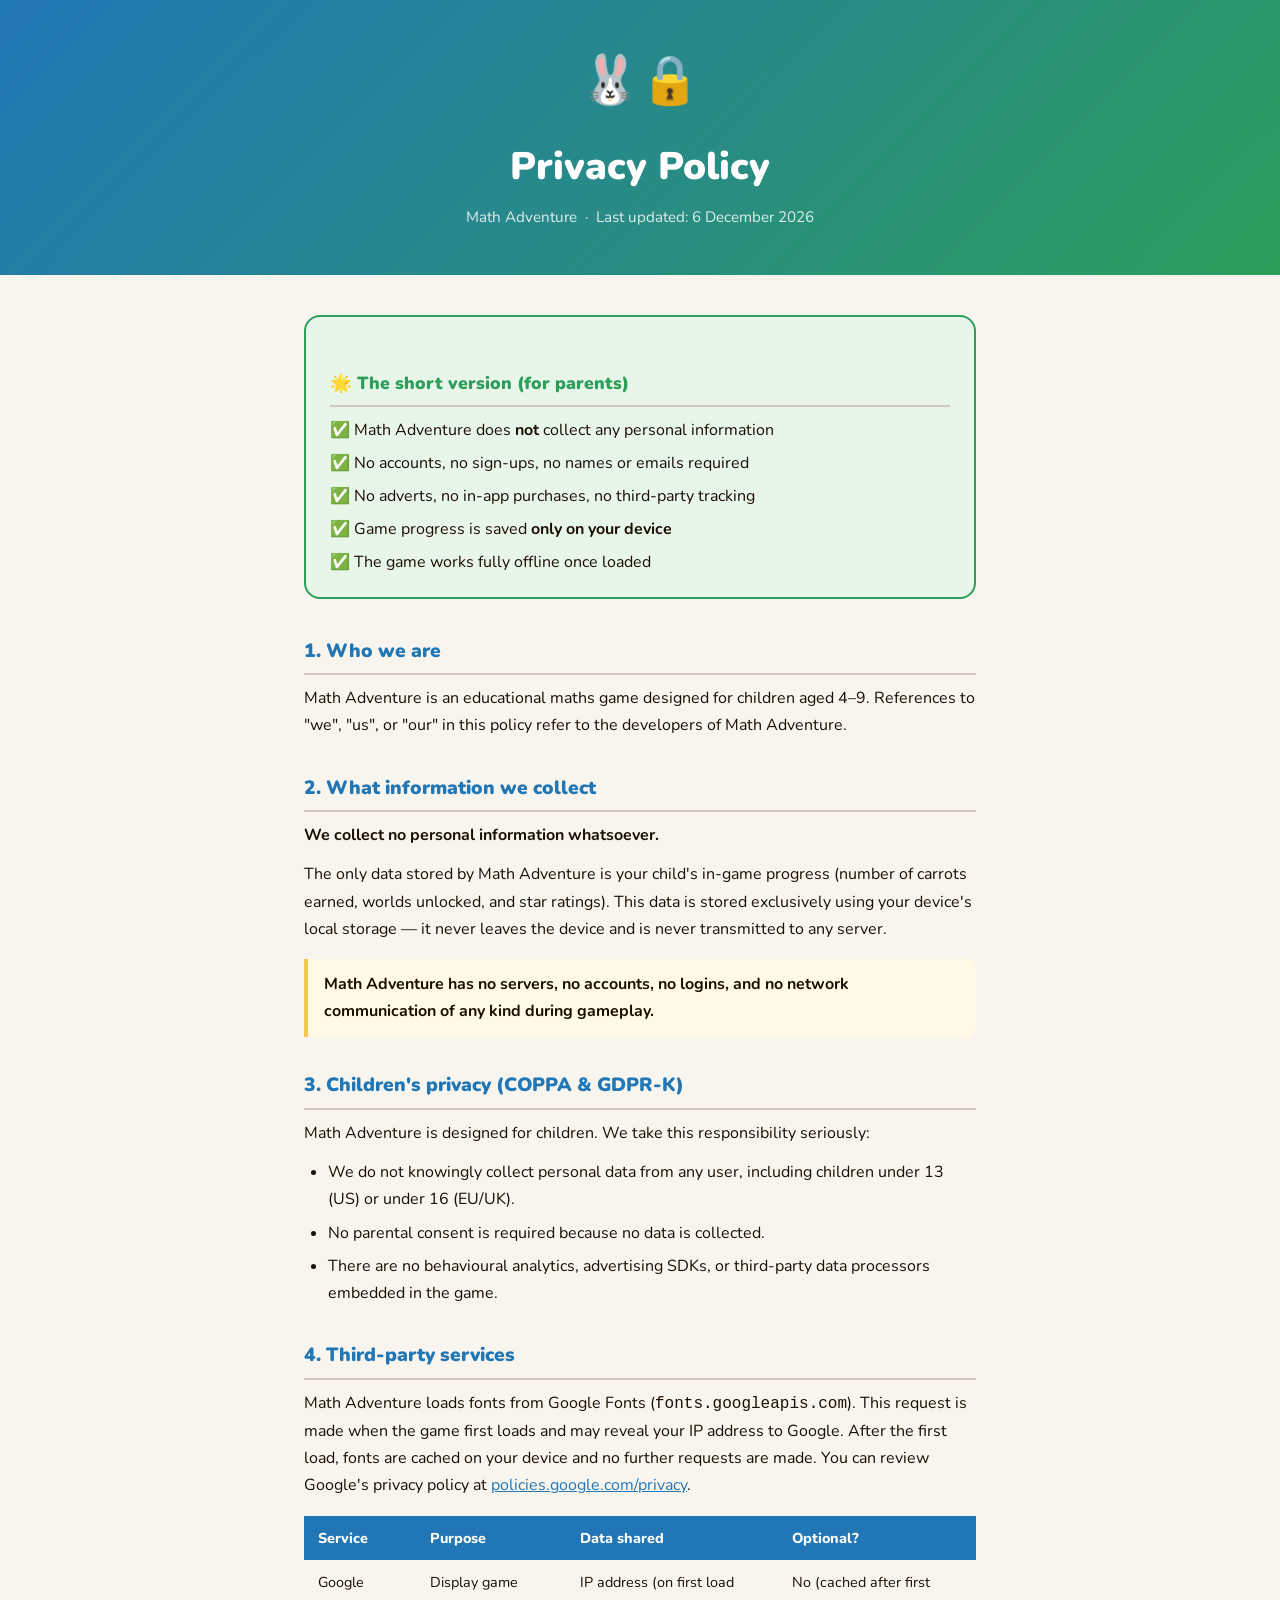
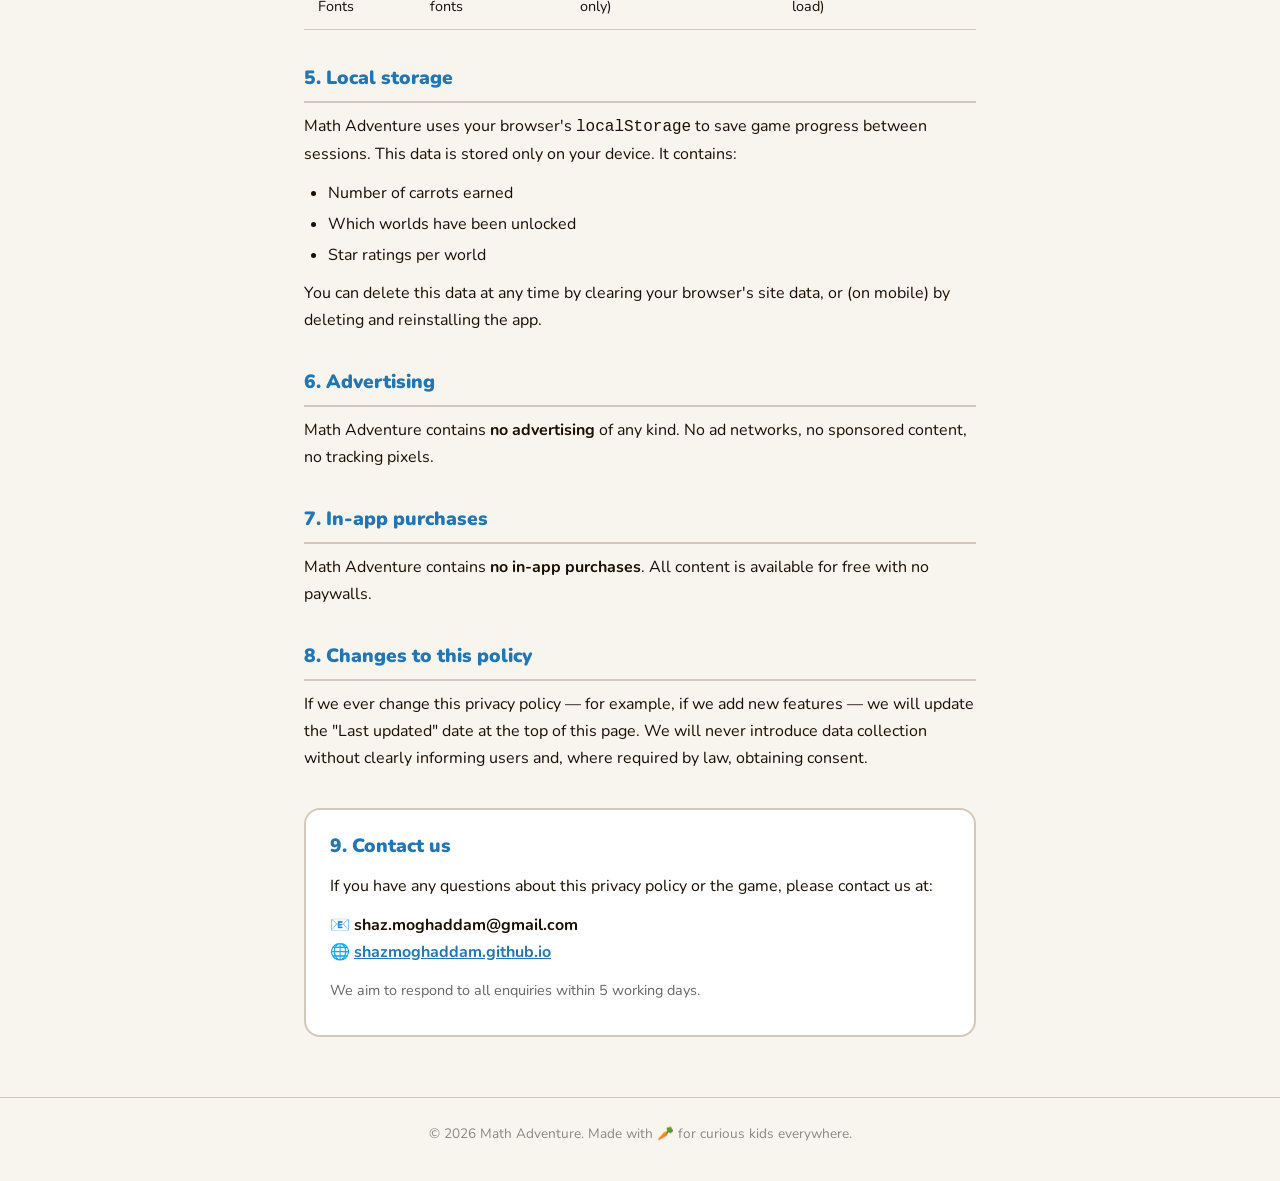
==== privacy-policy.html @ ae3f3334 "Add files via upload" ====
<!DOCTYPE html>
<html lang="en">
<head>
  <meta charset="UTF-8"/>
  <meta name="viewport" content="width=device-width, initial-scale=1.0"/>
  <title>Privacy Policy – Math Adventure</title>
  <link rel="preconnect" href="https://fonts.googleapis.com"/>
  <link rel="preconnect" href="https://fonts.gstatic.com" crossorigin/>
  <link href="https://fonts.googleapis.com/css2?family=Nunito:wght@400;700;800;900&display=swap" rel="stylesheet"/>
  <style>
    *, *::before, *::after { box-sizing: border-box; margin: 0; padding: 0; }

    :root {
      --green:  #2e9e5b;
      --blue:   #2176b5;
      --ink:    #1a0f00;
      --light:  #f8f4ee;
      --border: #d4c8bc;
    }

    body {
      font-family: 'Nunito', sans-serif;
      font-size: 1rem;
      line-height: 1.7;
      color: var(--ink);
      background: var(--light);
    }

    header {
      background: linear-gradient(135deg, #2176b5, #2e9e5b);
      color: white;
      padding: 40px 24px 32px;
      text-align: center;
    }

    .header-emoji { font-size: 3rem; display: block; margin-bottom: 12px; }

    header h1 {
      font-size: clamp(1.6rem, 5vw, 2.4rem);
      font-weight: 900;
      margin-bottom: 6px;
    }

    header p {
      font-size: 0.95rem;
      opacity: 0.85;
    }

    main {
      max-width: 720px;
      margin: 0 auto;
      padding: 40px 24px 60px;
    }

    .summary-box {
      background: #e8f5e9;
      border: 2.5px solid var(--green);
      border-radius: 16px;
      padding: 20px 24px;
      margin-bottom: 36px;
    }

    .summary-box h2 {
      font-size: 1.1rem;
      font-weight: 900;
      color: var(--green);
      margin-bottom: 10px;
    }

    .summary-box ul {
      list-style: none;
      display: flex;
      flex-direction: column;
      gap: 6px;
    }

    .summary-box li::before {
      content: '✅ ';
    }

    h2 {
      font-size: 1.2rem;
      font-weight: 900;
      color: var(--blue);
      margin: 32px 0 10px;
      padding-bottom: 6px;
      border-bottom: 2px solid var(--border);
    }

    p { margin-bottom: 12px; }

    .highlight {
      background: #fff9e6;
      border-left: 4px solid #f2c94c;
      padding: 12px 16px;
      border-radius: 0 8px 8px 0;
      margin: 16px 0;
      font-weight: 700;
    }

    table {
      width: 100%;
      border-collapse: collapse;
      margin: 16px 0;
      font-size: 0.9rem;
    }

    th {
      background: var(--blue);
      color: white;
      padding: 10px 14px;
      text-align: left;
      font-weight: 800;
    }

    td {
      padding: 10px 14px;
      border-bottom: 1px solid var(--border);
    }

    tr:nth-child(even) td { background: #f0ece8; }

    .contact-box {
      background: white;
      border: 2.5px solid var(--border);
      border-radius: 16px;
      padding: 20px 24px;
      margin-top: 36px;
    }

    .contact-box h2 {
      border: none;
      padding: 0;
      margin-top: 0;
    }

    footer {
      text-align: center;
      padding: 24px;
      font-size: 0.85rem;
      color: #888;
      border-top: 1px solid var(--border);
    }

    a { color: var(--blue); }

    @media (max-width: 480px) {
      main { padding: 24px 16px 48px; }
      table { font-size: 0.82rem; }
      th, td { padding: 8px 10px; }
    }
  </style>
</head>
<body>

<header>
  <span class="header-emoji">🐰🔒</span>
  <h1>Privacy Policy</h1>
  <p>Math Adventure &nbsp;·&nbsp; Last updated: <span id="date"></span></p>
</header>

<main>

  <div class="summary-box">
    <h2>🌟 The short version (for parents)</h2>
    <ul>
      <li>Math Adventure does <strong>not</strong> collect any personal information</li>
      <li>No accounts, no sign-ups, no names or emails required</li>
      <li>No adverts, no in-app purchases, no third-party tracking</li>
      <li>Game progress is saved <strong>only on your device</strong></li>
      <li>The game works fully offline once loaded</li>
    </ul>
  </div>

  <h2>1. Who we are</h2>
  <p>
    Math Adventure is an educational maths game designed for children aged 4–9.
    References to "we", "us", or "our" in this policy refer to the developers of Math Adventure.
  </p>

  <h2>2. What information we collect</h2>
  <p>
    <strong>We collect no personal information whatsoever.</strong>
  </p>
  <p>
    The only data stored by Math Adventure is your child's in-game progress
    (number of carrots earned, worlds unlocked, and star ratings). This data
    is stored exclusively using your device's local storage — it never leaves
    the device and is never transmitted to any server.
  </p>

  <div class="highlight">
    Math Adventure has no servers, no accounts, no logins, and no network
    communication of any kind during gameplay.
  </div>

  <h2>3. Children's privacy (COPPA &amp; GDPR-K)</h2>
  <p>
    Math Adventure is designed for children. We take this responsibility seriously:
  </p>
  <ul style="margin: 10px 0 10px 24px; display: flex; flex-direction: column; gap: 6px;">
    <li>We do not knowingly collect personal data from any user, including children under 13 (US) or under 16 (EU/UK).</li>
    <li>No parental consent is required because no data is collected.</li>
    <li>There are no behavioural analytics, advertising SDKs, or third-party data processors embedded in the game.</li>
  </ul>

  <h2>4. Third-party services</h2>
  <p>
    Math Adventure loads fonts from Google Fonts (<code>fonts.googleapis.com</code>).
    This request is made when the game first loads and may reveal your IP address to Google.
    After the first load, fonts are cached on your device and no further requests are made.
    You can review Google's privacy policy at
    <a href="https://policies.google.com/privacy" target="_blank" rel="noopener">policies.google.com/privacy</a>.
  </p>

  <table>
    <thead>
      <tr>
        <th>Service</th>
        <th>Purpose</th>
        <th>Data shared</th>
        <th>Optional?</th>
      </tr>
    </thead>
    <tbody>
      <tr>
        <td>Google Fonts</td>
        <td>Display game fonts</td>
        <td>IP address (on first load only)</td>
        <td>No (cached after first load)</td>
      </tr>
    </tbody>
  </table>

  <h2>5. Local storage</h2>
  <p>
    Math Adventure uses your browser's <code>localStorage</code> to save game progress between sessions.
    This data is stored only on your device. It contains:
  </p>
  <ul style="margin: 10px 0 10px 24px; display: flex; flex-direction: column; gap: 4px;">
    <li>Number of carrots earned</li>
    <li>Which worlds have been unlocked</li>
    <li>Star ratings per world</li>
  </ul>
  <p>
    You can delete this data at any time by clearing your browser's site data,
    or (on mobile) by deleting and reinstalling the app.
  </p>

  <h2>6. Advertising</h2>
  <p>
    Math Adventure contains <strong>no advertising</strong> of any kind.
    No ad networks, no sponsored content, no tracking pixels.
  </p>

  <h2>7. In-app purchases</h2>
  <p>
    Math Adventure contains <strong>no in-app purchases</strong>.
    All content is available for free with no paywalls.
  </p>

  <h2>8. Changes to this policy</h2>
  <p>
    If we ever change this privacy policy — for example, if we add new features —
    we will update the "Last updated" date at the top of this page.
    We will never introduce data collection without clearly informing users
    and, where required by law, obtaining consent.
  </p>

  <div class="contact-box">
    <h2>9. Contact us</h2>
    <p>
      If you have any questions about this privacy policy or the game,
      please contact us at:
    </p>
    <p>
      📧 <strong>shaz.moghaddam@gmail.com</strong><br/>
      🌐 <strong><a href="https://shazmoghaddam.github.io/" target="_blank" rel="noopener">shazmoghaddam.github.io</a></strong>
    </p>
    <p style="margin-top:12px; font-size:0.9rem; color:#666;">
      We aim to respond to all enquiries within 5 working days.
    </p>
  </div>

</main>

<footer>
  <p>© <span id="year"></span> Math Adventure. Made with 🥕 for curious kids everywhere.</p>
</footer>

<script>
  const now = new Date();
  const opts = { year: 'numeric', month: 'long', day: 'numeric' };
  document.getElementById('date').textContent = now.toLocaleDateString('en-GB', opts);
  document.getElementById('year').textContent = now.getFullYear();
</script>

</body>
</html>
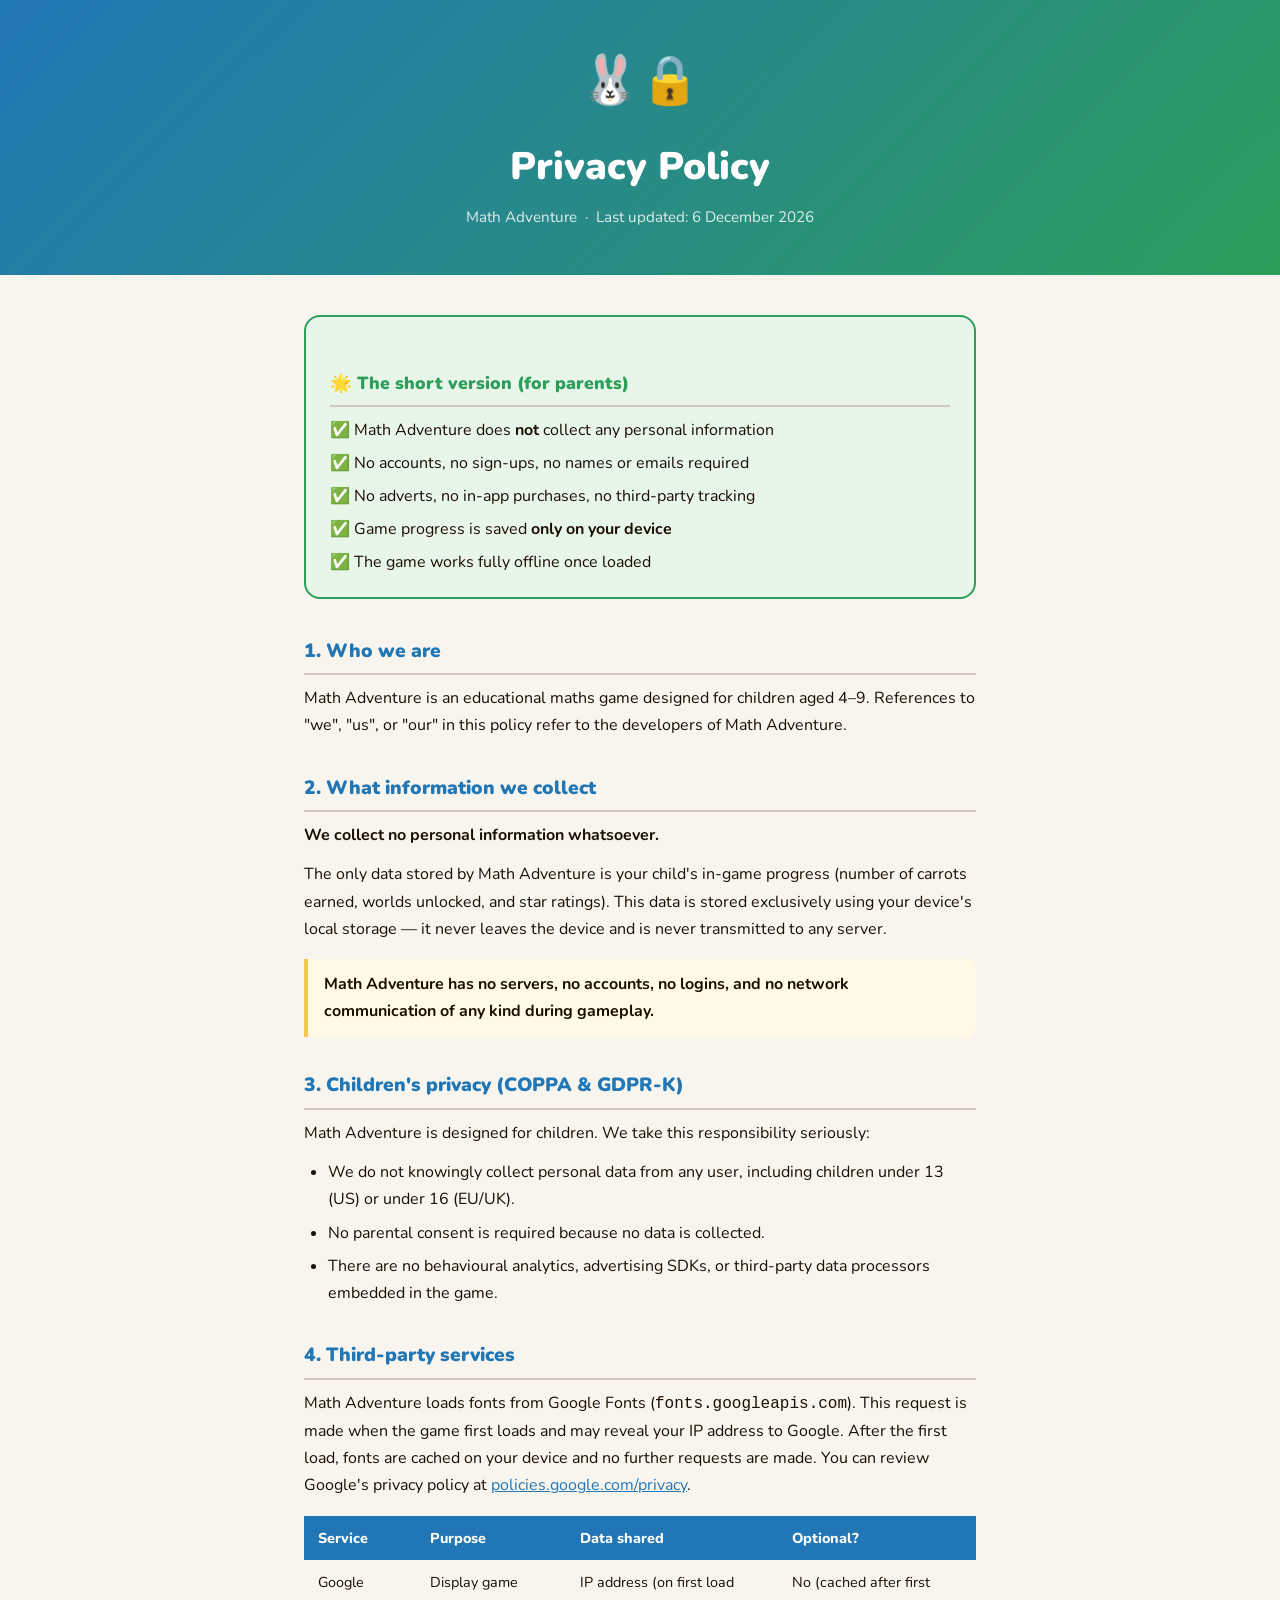
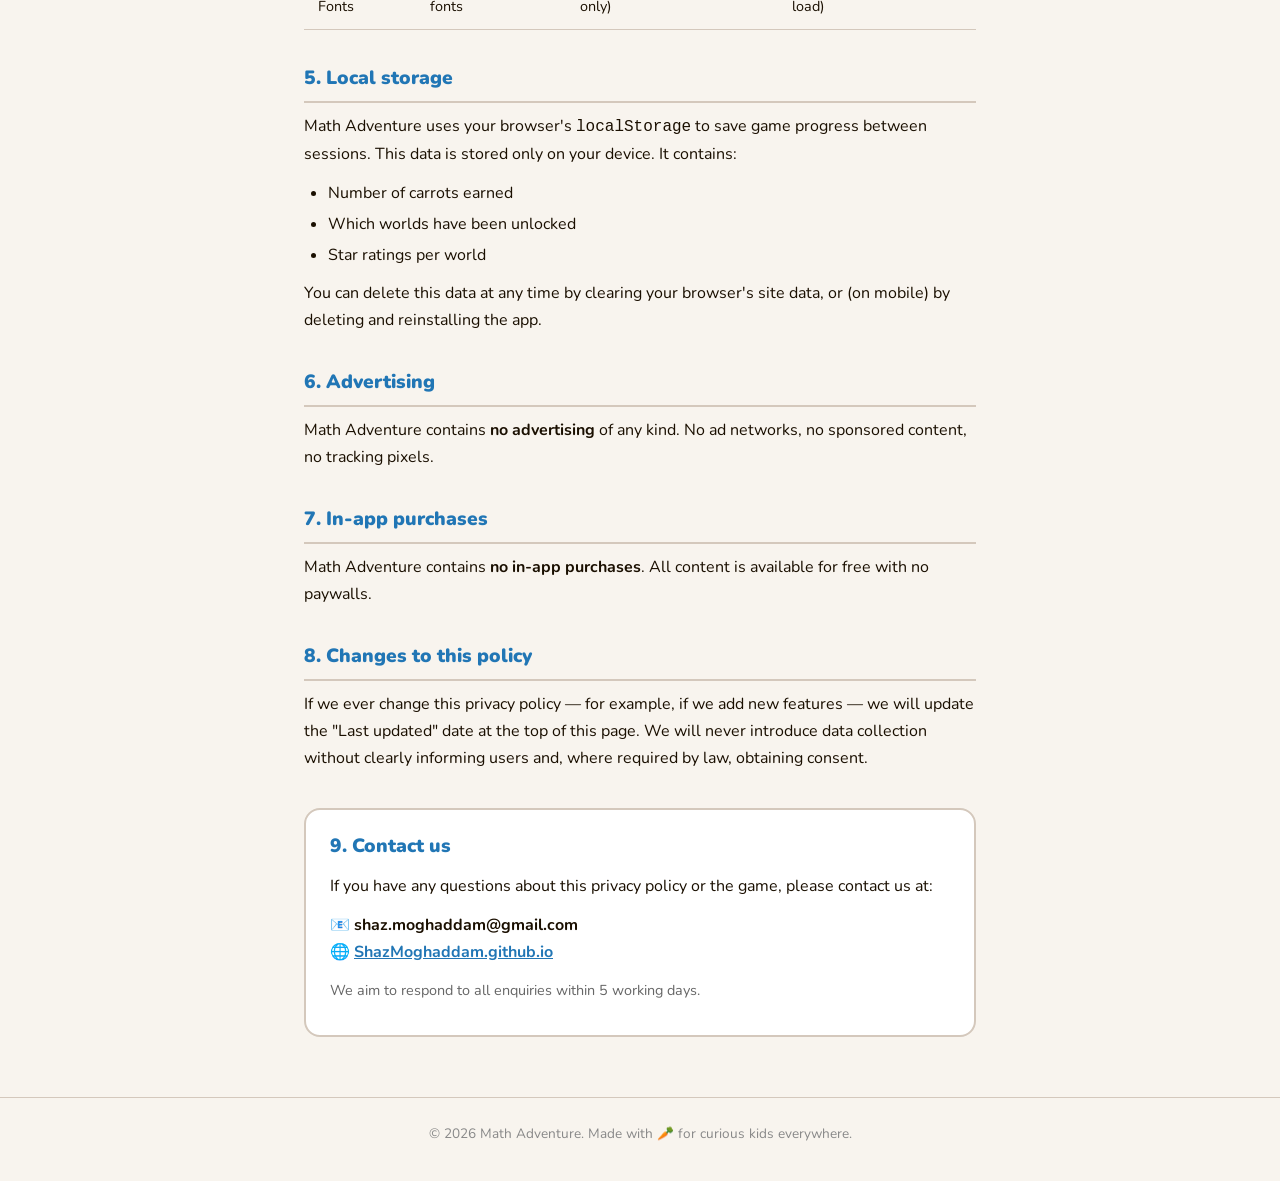
==== commit 2e79461f: "Add files via upload" ====
--- a/privacy-policy.html
+++ b/privacy-policy.html
@@ -275,7 +275,7 @@
     </p>
     <p>
       📧 <strong>shaz.moghaddam@gmail.com</strong><br/>
-      🌐 <strong><a href="https://shazmoghaddam.github.io/" target="_blank" rel="noopener">shazmoghaddam.github.io</a></strong>
+      🌐 <strong><a href="https://ShazMoghaddam.github.io/" target="_blank" rel="noopener">ShazMoghaddam.github.io</a></strong>
     </p>
     <p style="margin-top:12px; font-size:0.9rem; color:#666;">
       We aim to respond to all enquiries within 5 working days.
